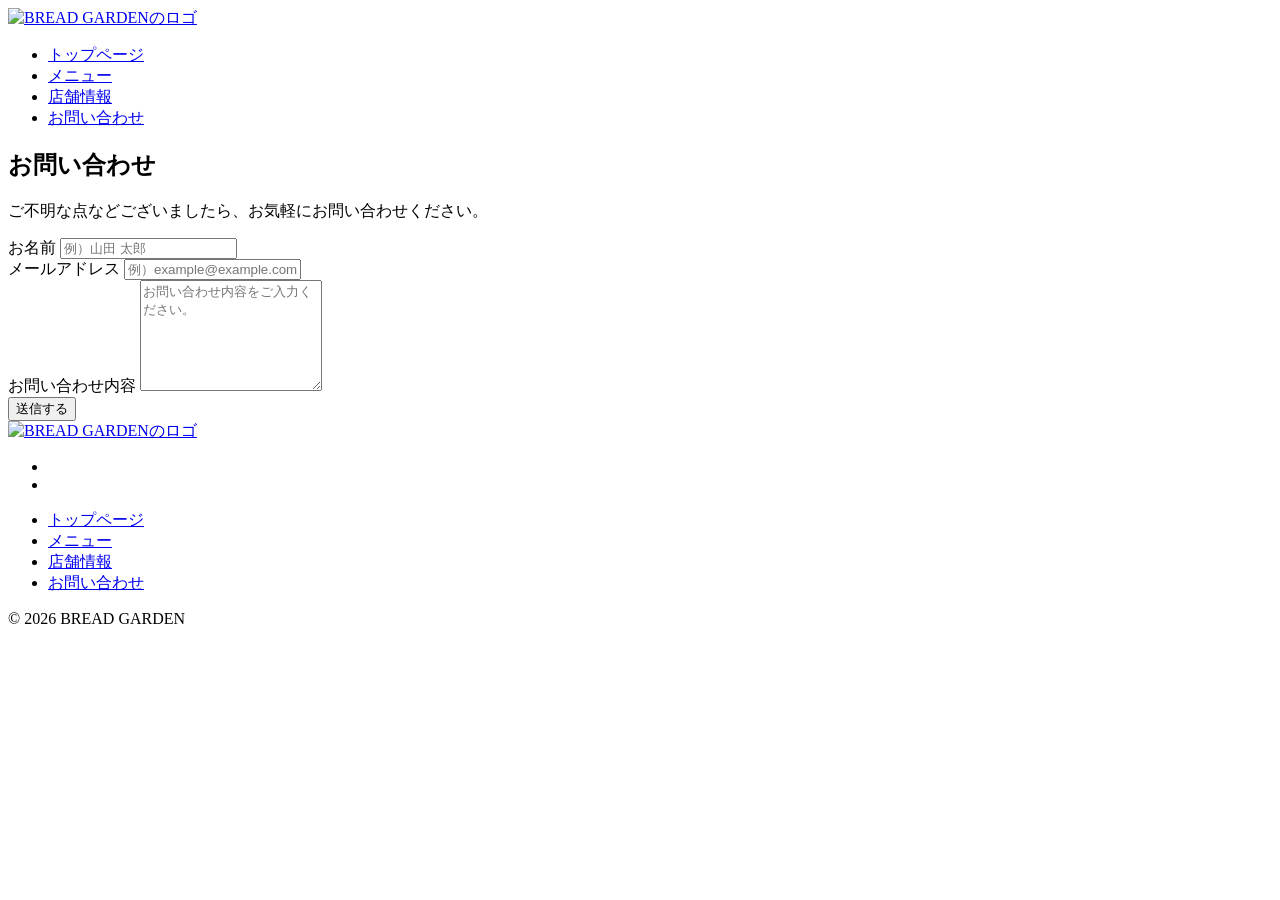
==== contact.html @ bd8e2477 "Add files via upload" ====
<!DOCTYPE html>
<html lang="en">
<head>
  <meta charset="UTF-8">
  <meta name="viewport" content="width=device-width, initial-scale=1.0">
  <title>Document</title>
  <link rel="stylesheet" href="css/reset.css">
  <link rel="stylesheet" href="css/style.css">
  <script src="js/script.js" defer></script>
</head>
<body class="home">
   <header>
    <a href="index.html" class="logo">
      <img src="img/BREAD GARDEN.png" alt="BREAD GARDENのロゴ">
    </a>
    <nav>
      <ul>
        <li><a href="index.html">トップページ</a></li>
        <li><a href="menu.html">メニュー</a></li>
        <li><a href="index.html#shop">店舗情報</a></li>
        <li><a href="contact.html">お問い合わせ</a></li>
      </ul>
    </nav>
  </header>

  <main class="lower-main">
    <div class="lower-heading-group">
      <h2>お問い合わせ</h2>
      <p>ご不明な点などございましたら、お気軽にお問い合わせください。</p>
    </div>
    <form class="form-box" action="https://api.staticforms.xyz/submit" method="post">
      <input type="hidden" name="accessKey" value="sf_82e46b26c26b3408b10b47f9">
      <input type="hidden" name="redirectTo" value="contact_finish.html">
      <!-- リダイレクト先はページ公開後に変更 -->
      <div class="form-item">
        <label>お名前</label>
        <input type="text" name="name" placeholder="例）山田 太郎">
      </div>
      <div class="form-item">
        <label>メールアドレス</label>
        <input type="email" name="email" placeholder="例）example@example.com">
      </div>
      <div class="form-item">
        <label>お問い合わせ内容</label>
        <textarea rows="7" name="message" placeholder="お問い合わせ内容をご入力ください。"></textarea>
      </div>
      <div class="form-item">
        <button type="submit">送信する</button>
      </div>
    </form>
  </main>

  <footer>
    <nav>
      <div>
        <a href="index.html" class="logo">
          <img src="img/BREAD GARDEN.png" alt="BREAD GARDENのロゴ">
        </a>
        <ul class="footer_sns">
          <li><a href=""><img src="img/xロゴ.svg" alt=""></a></li>
          <li><a href=""><img src="img/インスタロゴ.svg" alt=""></a></li>
        </ul>
      </div>
      <ul class="footer_nav">
        <li><a href="index.html">トップページ</a></li>
        <li><a href="menu.html">メニュー</a></li>
        <li><a href="index.html#shop">店舗情報</a></li>
        <li><a href="contact.html">お問い合わせ</a></li>
      </ul>
    </nav>
    <p class="copyright">&copy; 2026 BREAD GARDEN</p>
  </footer>
</body>
</html>
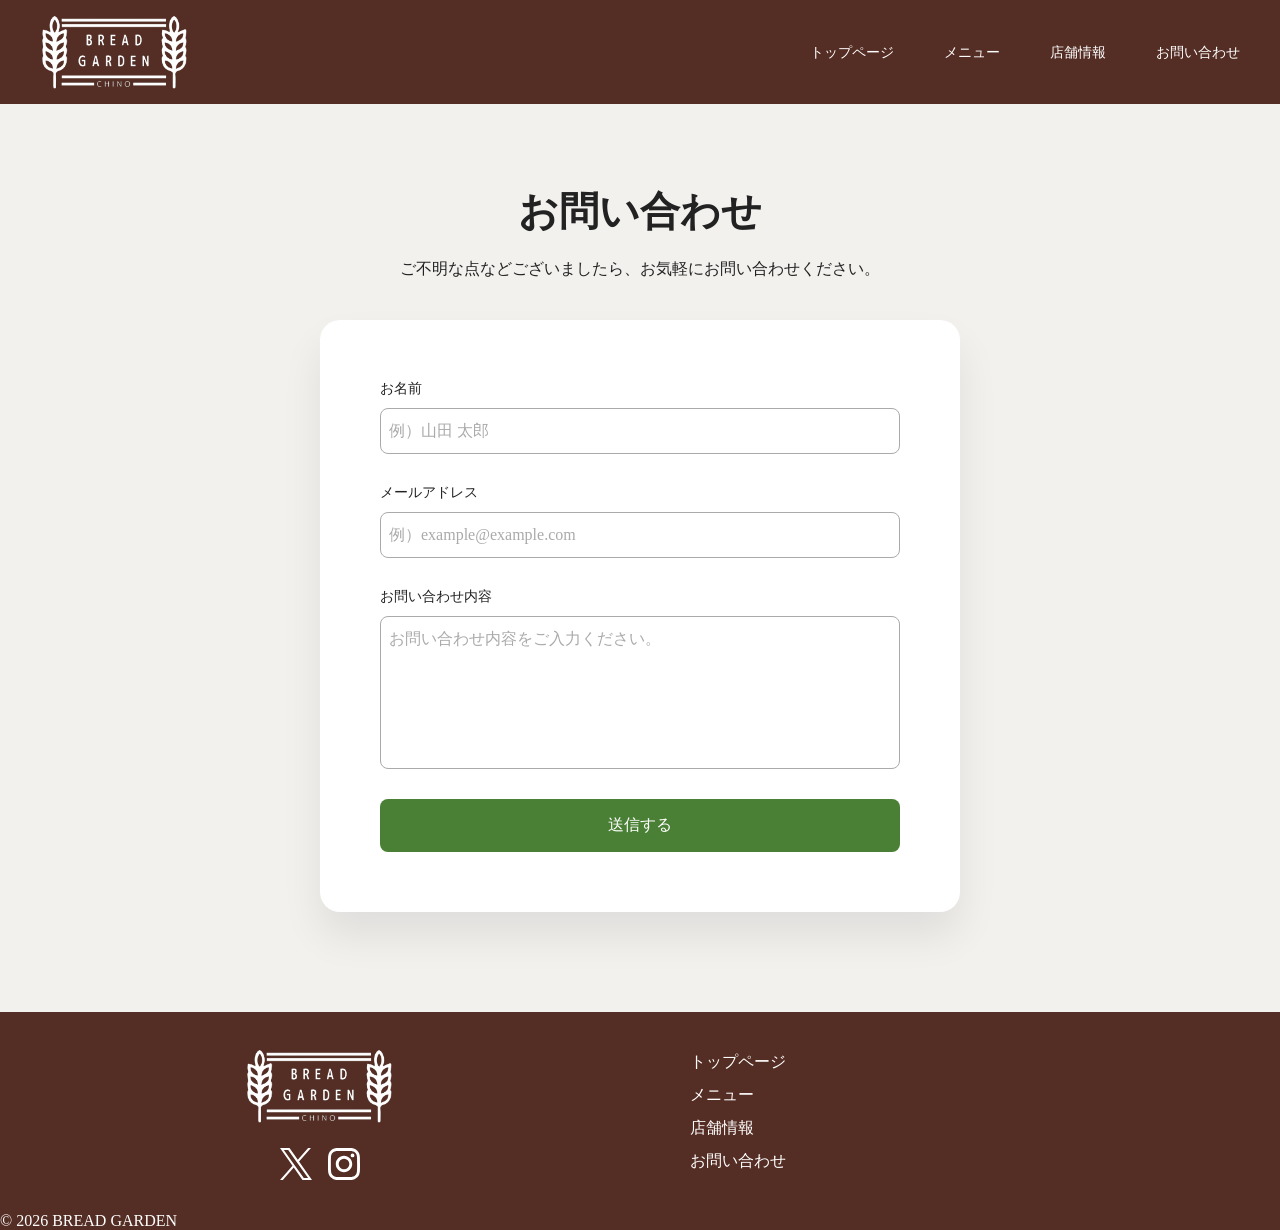
==== commit 054e50f7: "Update contact.html" ====
--- a/contact.html
+++ b/contact.html
@@ -30,7 +30,7 @@
     </div>
     <form class="form-box" action="https://api.staticforms.xyz/submit" method="post">
       <input type="hidden" name="accessKey" value="sf_82e46b26c26b3408b10b47f9">
-      <input type="hidden" name="redirectTo" value="contact_finish.html">
+      <input type="hidden" name="redirectTo" value="https://t126075.github.io/BREAD-GARDEN/contact_finish.html">
       <!-- リダイレクト先はページ公開後に変更 -->
       <div class="form-item">
         <label>お名前</label>
@@ -71,4 +71,4 @@
     <p class="copyright">&copy; 2026 BREAD GARDEN</p>
   </footer>
 </body>
-</html>+</html>
--- a/css/style.css
+++ b/css/style.css
@@ -0,0 +1,427 @@
+@charset "utf-8";
+
+/* index.html */
+body{
+  background-color: #fcf9ef;
+}
+
+/* ロゴ */
+.logo img{
+  width: 150px;
+  height: auto;
+}
+
+
+header{
+  background-color: #542d24;
+  color: #fff;
+  padding: 10px 40px;
+  display: flex;
+  align-items: center;
+  justify-content: space-between;
+  nav {
+    ul {
+      display: flex;
+      align-items: center;
+      gap: 50px;
+    }
+    a {
+      font-size: 14px;
+      font-weight: 400;
+      &:hover {
+        color: #777;
+        text-decoration: underline;
+      }
+    }
+  }
+}
+
+/* ヒーローセクション */
+.hero {
+  color: #fff;
+  text-align: center;
+  height: 640px;
+  background-image: url(../img/パン.jpg);
+  background-size: cover;
+  display: flex;
+  flex-direction: column;
+  align-items: center;
+  justify-content: center;
+  position: relative;
+  
+  * {
+    position: relative;
+    z-index: 1;
+  }
+
+  &::before {
+    content: "";
+    position: absolute;
+    inset: 0;
+    background-color: rgb(0 0 0 / 0.4);
+  }
+
+  h2 {
+    font-size: 48px;
+    font-weight: 700;
+  }
+
+  a {
+    display: grid;
+    place-items: center;
+    width: 60px;
+    height: 60px;
+    background-color: #542d24;
+    border-radius: 50%;
+    box-shadow: 0px 12px 20px rgb(0 0 0 / 0.1);
+    position: absolute;
+    left: 50%;
+    bottom: 0;
+    translate: -50% 50%;
+    img {
+      width: 24px;
+      height: 24px;
+    }
+  }
+}
+
+/* 小見出し */
+.heading-group {
+  margin-top: 40px;
+  color: #542d24;
+  position: relative;
+  display: inline-flex;
+  align-items: center;
+  padding-left: 7.5vw;
+  h2 {
+    font-size: 35px;
+    font-weight: 500;
+  }
+
+  p {
+    font-size:20px;
+    font-weight: 300;
+    margin-left: 10px;
+  }
+
+  &::before {
+    content: "";
+    display: block;
+    position: absolute;
+    top: 10px;
+    left: 0;
+    width: 5vw;
+    height: 1.23vw;
+    background-color: #542d24;
+  }
+}
+
+/* 共通要素 */
+.container {
+  max-width: 1160px;
+  margin: 0 auto;
+  padding-inline: 60px;
+}
+
+/* メニュー */
+.menu-guid-list {
+  display: grid;
+  grid-template-columns: 1fr 1fr 1fr 1fr;
+  gap: 20px;
+
+  a {
+    display: block;
+    aspect-ratio: 1 / 1;
+    position: relative;
+    overflow: hidden;
+
+    img {
+      width: 100%;
+      height: 100%;
+      object-fit: cover;
+    }
+
+    &::before {
+      content: "";
+      position: absolute;
+      inset: 0;
+      background-color: rgb(0 0 0 / 0.4);
+      z-index: 1;
+    }
+
+    &:hover::before {
+      background-color: rgb(0 0 0 / 0.2);
+    }
+    h2 {
+      position: absolute;
+      inset: 0;
+      width: 100%;
+      height: 100%;
+      display: flex;
+      justify-content: center;
+      align-items: center;
+      z-index: 1;
+      color: #fff;
+      font-size: 30px;
+      font-weight: 600;
+    }
+  }
+}
+
+/* 店舗情報 */
+.shop {
+  .layout{
+    display: grid;
+    grid-template-columns: 1fr 1fr;
+    align-items: start;
+    gap: 60px;
+  }
+
+  .text{
+    margin-top: 40px;
+
+    h3 {
+      text-align:center;
+      font-size: 20px;
+      font-weight: 700;
+      margin: 0 0 20px;
+      display: flex;
+      align-items: baseline;
+      gap: 1em;
+
+      span {
+        font-size: 0.6em;
+      }
+    }
+
+    dl {
+      display: grid;
+      grid-template-columns: 100px 1fr;
+
+      dt,dd{
+        font-size: 14px;
+        padding: 10px;
+        border-top: 1px solid #ccc;
+      }
+    }
+  }
+  .map{
+    border-radius: 40px;
+    overflow: hidden;
+
+    iframe{
+      width: 100%;
+      height: auto;
+      aspect-ratio: 5 / 4;
+    }
+  }
+}
+
+/* お問い合わせ */
+.contact {
+  text-align: center;
+  margin-bottom: 30px;
+
+  .layout{
+    display: grid;
+    grid-template-columns: 1fr 1fr;
+    gap: 40px;
+    margin-top: 60px;
+    margin-inline: auto;
+    max-width: 700px;
+  }
+
+  .label {
+    margin-bottom: 20px;
+  }
+  
+  .number {
+    font-size: 30px;
+    font-weight: 700;
+    line-height: 1;
+    letter-spacing: 0;
+
+    img{
+      width: 1em;
+    }
+  }
+
+  .hour {
+    font-size: 13px;
+    display: block;
+    margin-top: 1em;
+  }
+
+  .button {
+    display: inline-block;
+    color: #fff;
+    background-color: #4a8035;
+    padding: 1em 2em;
+    border-radius: 8px;
+
+    &:hover{
+      background-color: #346122;
+    }
+  }
+}
+
+
+footer{
+  color: #fff;
+  background-color: #542d24;
+
+  nav{
+    display: grid;
+    grid-template-columns: 1fr 1fr;
+    align-items: center;
+    
+    div{
+      display: grid;
+      grid-template-rows: auto auto;
+      gap: 20px;
+      justify-items: center;
+
+      .footer_sns{
+        display: flex;
+        gap: 16px;
+        list-style: none;
+        padding: 0;
+
+        img{
+          width: 32px;
+          height: 32px;
+          object-fit: contain;
+        }
+      }
+    }
+    
+    .footer_nav{
+      min-height: 200px;
+      display: flex;
+      flex-direction: column;
+      justify-content: center;
+      gap: 12px;
+      list-style: none;
+      padding: 0;
+      margin-left: 50px;
+
+      li {
+        &:hover {
+          color: #777;
+          text-decoration: underline;
+        }
+      }
+    }
+    .copyright {
+      font-size: 12px;
+      text-align: center;
+    }
+  }
+}
+
+/* menu.html */
+.menu-buttons {
+  display: flex;
+  gap: 15px;
+  padding-block: 30px;
+  justify-content: center;
+}
+
+.menu-button {
+  border: 2px solid #542d24;
+  background-color: #f5e8d0;
+  padding: 10px 30px;
+  color: #542d24;
+  cursor: pointer;
+  transition: 0.3s ease;
+
+  &:hover {
+    background-color: #542d24;
+    color: #fff;
+  }
+}
+
+.menu-list {
+  display: grid;
+  grid-template-columns: repeat(4, 1fr);
+  gap: 20px;
+}
+
+.menu-list img {
+  width: 100%;
+  aspect-ratio: 1 / 1;
+  object-fit: cover;
+}
+
+/* contact.html */
+.lower-main{
+  padding: 80px 0 100px;
+  background-color: #F3F1EE;
+}
+
+.lower-heading-group{
+  text-align: center;
+  display: grid;
+  justify-items: center;
+  gap: 20px;
+  margin: 0 0 40px;
+  h2{
+    font-size: 40px;
+    font-weight: 700;
+  }
+}
+
+.form-box {
+  max-width: 640px;
+  margin: 0 auto;
+  border-radius: 20px;
+  padding: 60px;
+  background-color: #fff;
+  box-shadow: 0px 24px 40px rgb(0 0 0 / 0.08);
+}
+
+.form-item{
+  display: grid;
+  gap: 10px;
+  label{
+    font-size: 14px;
+  }
+  + .form-item{
+    margin-top: 30px;
+  }
+  input,
+  textarea{
+    border: 1px solid #aaa;
+    padding: 0.8em 0.5em;
+    border-radius: 8px;
+    &::placeholder{
+      color: #aaa;
+    }
+  }
+  textarea{
+    resize: none;
+  }
+  button{
+    font-size: 16px;
+    display: inline-block;
+    color: #fff;
+    background-color: #4a8035;
+    border: none;
+    padding: 1em 2em;
+    border-radius: 8px;
+    &:hover{
+      background-color: #346122;
+    }
+  }
+}
+
+/* contact_finish.html */
+.top-return {
+  display: inline-block;
+  color: blue;
+  text-decoration: underline;
+
+  &:hover {
+    color: #0f056e;
+  }
+}
